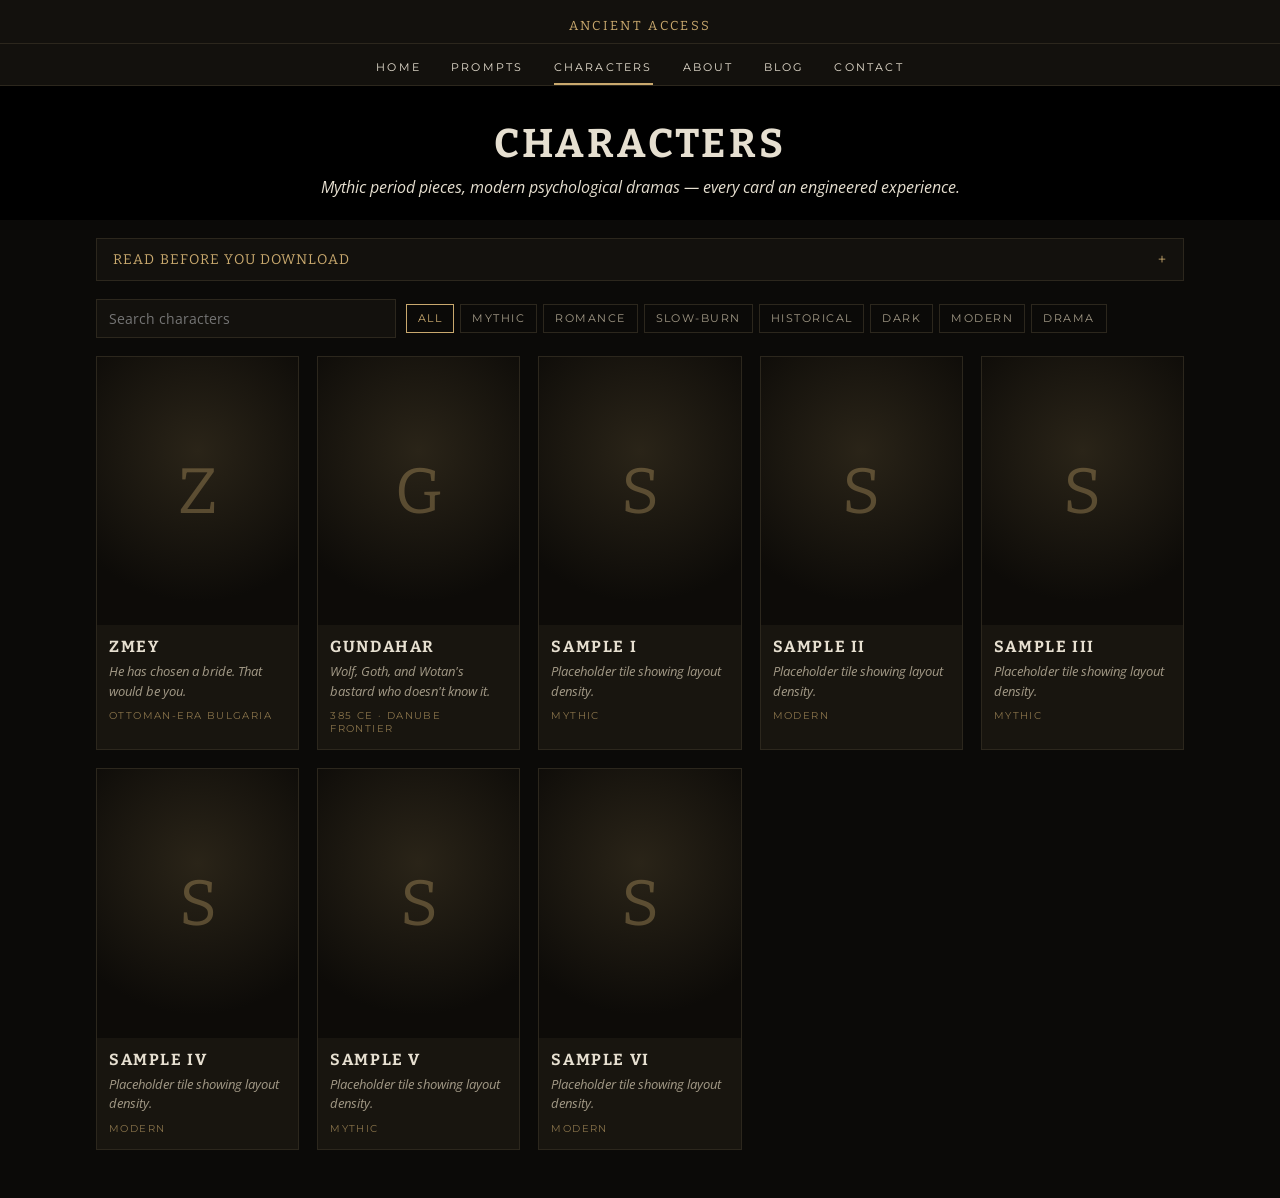
==== characters.html @ 310ebff2 "Add character page mock-up Compact tile grid with search, tag filters and a detail pop-up, styled af" ====
<!doctype html>
<html lang="en">
<head>
<meta charset="utf-8">
<meta name="viewport" content="width=device-width, initial-scale=1">
<title>Characters - Ancient Access</title>
<link rel="preconnect" href="https://fonts.googleapis.com">
<link rel="preconnect" href="https://fonts.gstatic.com" crossorigin>
<link href="https://fonts.googleapis.com/css2?family=Bitter:wght@600;700&family=Montserrat:wght@500&family=Open+Sans:ital,wght@0,400;0,600;1,400&display=swap" rel="stylesheet">
<style>
  :root {
    --bg: #0b0a08;
    --bg-2: #13110d;
    --panel: #18150f;
    --line: #2c271d;
    --text: #e6dfd0;
    --muted: #a39a87;
    --gold: #c9a96e;
    --gold-dim: #8a744b;
    --serif: "Bitter", Georgia, serif;
    --sans: "Open Sans", system-ui, sans-serif;
    --nav: "Montserrat", system-ui, sans-serif;
  }
  * { box-sizing: border-box; }
  html, body { margin: 0; background: var(--bg); color: var(--text); font-family: var(--sans); }
  body { min-height: 100vh; }
  a { color: var(--gold); }

  /* Header */
  header { background: var(--bg-2); border-bottom: 1px solid var(--line); }
  .brand { text-align: center; padding: 18px 16px 10px; }
  .brand .mark { font-family: var(--serif); letter-spacing: .18em; font-size: 13px; color: var(--gold); }
  nav { display: flex; justify-content: center; flex-wrap: wrap; gap: 4px 30px; padding: 8px 16px 0; border-top: 1px solid var(--line); }
  nav a { font-family: var(--nav); font-size: 11px; letter-spacing: .2em; text-transform: uppercase; color: var(--text); text-decoration: none; padding: 8px 0 9px; border-bottom: 2px solid transparent; }
  nav a.on { border-bottom-color: var(--gold); }

  /* Compact hero */
  .hero { text-align: center; padding: 34px 16px 22px; background: #000; }
  .hero h1 { font-family: var(--serif); font-weight: 700; letter-spacing: .08em; font-size: clamp(28px, 4vw, 40px); margin: 0 0 8px; }
  .hero p { font-style: italic; margin: 0; color: var(--text); }

  main { max-width: 1120px; margin: 0 auto; padding: 18px 16px 48px; }

  /* Read-first notice, collapsed by default */
  details.notice { border: 1px solid var(--line); background: var(--bg-2); margin-bottom: 18px; }
  details.notice summary { cursor: pointer; padding: 12px 16px; font-family: var(--serif); letter-spacing: .08em; text-transform: uppercase; font-size: 14px; color: var(--gold); list-style: none; }
  details.notice summary::-webkit-details-marker { display: none; }
  details.notice summary::after { content: "+"; float: right; }
  details.notice[open] summary::after { content: "–"; }
  details.notice div { padding: 0 16px 14px; font-style: italic; color: var(--muted); line-height: 1.7; font-size: 14px; }

  /* Toolbar */
  .toolbar { display: flex; flex-wrap: wrap; gap: 10px; align-items: center; margin-bottom: 18px; }
  .search { flex: 1 1 220px; max-width: 300px; background: var(--bg-2); border: 1px solid var(--line); color: var(--text); padding: 9px 12px; font: inherit; font-size: 14px; }
  .search:focus { outline: 1px solid var(--gold-dim); }
  .chips { display: flex; flex-wrap: wrap; gap: 6px; }
  .chip { background: transparent; border: 1px solid var(--line); color: var(--muted); font-family: var(--nav); font-size: 10.5px; letter-spacing: .14em; text-transform: uppercase; padding: 7px 11px; cursor: pointer; }
  .chip.on { border-color: var(--gold); color: var(--gold); }

  /* Grid */
  .grid { display: grid; grid-template-columns: repeat(auto-fill, minmax(190px, 1fr)); gap: 18px; }
  .tile { background: var(--panel); border: 1px solid var(--line); cursor: pointer; text-align: left; padding: 0; color: inherit; font: inherit; display: flex; flex-direction: column; transition: border-color .15s, transform .15s; }
  .tile:hover, .tile:focus-visible { border-color: var(--gold-dim); transform: translateY(-2px); outline: none; }
  .art { aspect-ratio: 3 / 4; width: 100%; background-size: cover; background-position: center; display: grid; place-items: center; font-family: var(--serif); font-size: 64px; color: rgba(201,169,110,.35); }
  .tile .body { padding: 12px 12px 14px; }
  .tile h3 { font-family: var(--serif); letter-spacing: .1em; text-transform: uppercase; font-size: 16px; margin: 0 0 6px; }
  .tile p { margin: 0; font-size: 13px; line-height: 1.5; color: var(--muted); font-style: italic; }
  .tile .era { font-family: var(--nav); font-size: 10px; letter-spacing: .14em; text-transform: uppercase; color: var(--gold-dim); margin-top: 8px; }
  .empty { color: var(--muted); font-style: italic; padding: 30px 0; text-align: center; grid-column: 1 / -1; }

  /* Detail modal */
  dialog { border: 1px solid var(--line); background: var(--bg-2); color: var(--text); padding: 0; width: min(920px, calc(100vw - 32px)); max-height: calc(100vh - 40px); }
  dialog::backdrop { background: rgba(0,0,0,.78); }
  .modal { display: grid; grid-template-columns: 300px 1fr; max-height: calc(100vh - 42px); }
  .modal .art { aspect-ratio: auto; height: 100%; min-height: 400px; font-size: 96px; }
  .content { display: flex; flex-direction: column; min-height: 0; }
  .content header { background: none; border: 0; padding: 22px 24px 0; position: relative; }
  .content h2 { font-family: var(--serif); letter-spacing: .1em; text-transform: uppercase; margin: 0 0 6px; font-size: 26px; }
  .content .tagline { font-weight: 600; margin: 0 0 14px; }
  .close { position: absolute; top: 14px; right: 16px; background: none; border: 0; color: var(--muted); font-size: 26px; cursor: pointer; line-height: 1; }
  .tabs { display: flex; gap: 22px; border-bottom: 1px solid var(--line); padding: 0 24px; }
  .tabs button { background: none; border: 0; border-bottom: 2px solid transparent; color: var(--muted); padding: 10px 0; cursor: pointer; font-family: var(--nav); font-size: 11px; letter-spacing: .16em; text-transform: uppercase; }
  .tabs button.on { color: var(--text); border-bottom-color: var(--gold); }
  .pane { padding: 18px 24px; overflow-y: auto; line-height: 1.75; font-size: 14.5px; flex: 1; }
  .pane p { margin: 0 0 12px; }
  .tags { display: flex; flex-wrap: wrap; gap: 6px; padding: 0 24px 4px; }
  .tags span { font-family: var(--nav); font-size: 10px; letter-spacing: .12em; text-transform: uppercase; color: var(--gold-dim); border: 1px solid var(--line); padding: 4px 8px; }
  .actions { display: flex; flex-wrap: wrap; gap: 10px; padding: 14px 24px 20px; border-top: 1px solid var(--line); }
  .btn { font-family: var(--serif); font-size: 12px; letter-spacing: .12em; text-transform: uppercase; padding: 10px 16px; text-decoration: none; border: 1px solid var(--gold); }
  .btn.primary { background: var(--gold); color: #1a1408; }
  .btn.ghost { color: var(--gold); }

  @media (max-width: 720px) {
    .modal { grid-template-columns: 1fr; overflow-y: auto; }
    .modal .art { min-height: 0; height: 220px; }
    .pane { overflow: visible; }
    .grid { grid-template-columns: repeat(2, 1fr); gap: 12px; }
    nav { gap: 2px 18px; }
  }
</style>
</head>
<body>
<header>
  <div class="brand"><div class="mark">ANCIENT ACCESS</div></div>
  <nav>
    <a href="#">Home</a><a href="#">Prompts</a><a href="#" class="on">Characters</a><a href="#">About</a><a href="#">Blog</a><a href="#">Contact</a>
  </nav>
</header>

<section class="hero">
  <h1>CHARACTERS</h1>
  <p>Mythic period pieces, modern psychological dramas — every card an engineered experience.</p>
</section>

<main>
  <details class="notice">
    <summary>Read before you download</summary>
    <div>
      <p>Every character below is hyperfocused on one experience — the blurb tells you exactly what you're signing up for, so trust it. Most are written and tested against my preset; some ship with a customised version baked into their prompt override. The Author's Notes on each card tell you which setup applies.</p>
      <p>Download the card and any related QR sets, import everything into SillyTavern, read the creator notes. Then go.</p>
    </div>
  </details>

  <div class="toolbar">
    <input class="search" id="q" type="search" placeholder="Search characters" aria-label="Search characters">
    <div class="chips" id="chips"></div>
  </div>

  <div class="grid" id="grid"></div>
</main>

<dialog id="dlg" aria-labelledby="d-name">
  <div class="modal">
    <div class="art" id="d-art"></div>
    <div class="content">
      <header>
        <button class="close" id="d-close" aria-label="Close">×</button>
        <h2 id="d-name"></h2>
        <p class="tagline" id="d-tag"></p>
      </header>
      <div class="tags" id="d-tags"></div>
      <div class="tabs" id="d-tabs" role="tablist"></div>
      <div class="pane" id="d-pane"></div>
      <div class="actions" id="d-actions"></div>
    </div>
  </div>
</dialog>

<script>
// One entry per character. Later this moves to its own file so adding a card
// means adding an entry here plus the PNG, nothing else.
const CHARACTERS = [
  {
    name: "Zmey",
    tagline: "He has chosen a bride. That would be you.",
    era: "Ottoman-era Bulgaria",
    tags: ["Mythic", "Romance", "Slow-burn"],
    art: "",
    warning: "Mostly wholesome! Light CW: occasionally folk-horror undercurrent and a very trippy psychedelic eros layer if you go there. Otherwise this is a love story.",
    about: [
      "In Bulgarian folklore the zmey (змей) isn't a western dragon — no hoarding, no conquest. He's a storm sovereign, a guardian spirit, the стопанин of the land — something between a cosmic force and a deeply domestic presence. He keeps the boundaries, fights the things that would unmake the valley, and falls in love with mortal women. This is a romance bot. That's the whole point. He's ancient, not human, and his sense of scale is genuinely off — he'll bring the same absolute seriousness to a missing bouquet as to a territorial war with a rival zmey. He's warm, jealous, petty, funny, endlessly curious about the texture of your mortal life. His emotions are literally the weather: joy is lightning without thunder, jealousy is hail, longing is morning mist. When his mood turns, the sky turns with it."
    ],
    vibe: [
      "Ottoman-era Bulgaria, mountain air, village custom, the land remembering things. Slow-burn by design — you won't get a supernatural fireworks display on day one, and that restraint is the texture. When the shift comes, it's earned. How courtship works is the clever part — it runs on real folk ritual. You earn his gaze by crossing liminal thresholds (out too long in a thunderstorm, drawing water after dusk, bareheaded in the lightning). He notices. He won't show himself yet. First contact is easiest at the horo, the Sunday line dance, where he turns up in human form as just another bachelor. Then the mentsi at the well — if you let him drink from your vessel, you've agreed to be courted, in your culture's terms. He's not tricking you. He's speaking your language. The weight is in who's asking. A full lorebook backs it: sedenki, the dance, the thin-veil feast days, a folklore primer for the whole mythic ecosystem."
    ],
    downloads: [{ label: "Download card", href: "#" }]
  },
  {
    name: "Gundahar",
    tagline: "Wolf, Goth, and Wotan's bastard who doesn't know it.",
    era: "385 CE · Danube frontier",
    tags: ["Mythic", "Historical", "Dark"],
    art: "",
    warning: "Please read the content warning within the card before you play.",
    about: [
      "You are Bendis, Thracian goddess of marriage, the hunt, the moon, and sacred dissolution. Your last tribe still howls your name, and tomorrow the Goths descend on them. You want to fight at their side — but a goddess on the battlefield means a divine war. So Wotan (Germanic proto-Odin) named his price: bind your power, walk among them as a woman, and keep his bastard son alive and ignorant of what he is. You think it's a leash. You think it's a price you chose. It isn't. Wotan has played you both — and what he's truly building, and what's truly rising in the world to be fought, runs far deeper and older than either of you can see. Gundahar is restraint incarnate; you are everything that comes undone. Mythic, fated, decided before either of you drew breath — the kind of love that burns down everything around it. He needs you to crack his son open, and you've walked straight in, pride intact, certain you're the one defying a god. The chat opens mid-battle: his warband descends on your tribe, he overpowers you, takes the feather that holds your strength, and takes you prisoner. Everything after is yours."
    ],
    vibe: [
      "385 CE, Goths raiding south of the Danube, the old gods dying out by bone memory and spite. Liminal, mythic, brutal, sensual. Built for the long haul — a 20-entry lorebook covers Gothic marriage law, warfare, fate, sacred custom, …"
    ],
    downloads: [{ label: "Download card", href: "#" }, { label: "QR set", href: "#" }]
  },
  // Placeholders so the grid shows how a fuller catalogue looks. Remove for real use.
  ...["Sample I", "Sample II", "Sample III", "Sample IV", "Sample V", "Sample VI"].map((n, i) => ({
    name: n, tagline: "Placeholder tile showing layout density.", era: i % 2 ? "Modern" : "Mythic",
    tags: [i % 2 ? "Modern" : "Mythic", i % 3 ? "Drama" : "Romance"], art: "",
    warning: "—", about: ["Placeholder."], vibe: ["Placeholder."], downloads: [{ label: "Download card", href: "#" }]
  }))
];

const grid = document.getElementById("grid");
const q = document.getElementById("q");
const chipsEl = document.getElementById("chips");
let activeTag = "All";

const allTags = ["All", ...new Set(CHARACTERS.flatMap(c => c.tags))];
chipsEl.innerHTML = allTags.map(t => `<button class="chip${t === "All" ? " on" : ""}" data-tag="${t}">${t}</button>`).join("");
chipsEl.addEventListener("click", e => {
  const b = e.target.closest(".chip"); if (!b) return;
  activeTag = b.dataset.tag;
  chipsEl.querySelectorAll(".chip").forEach(c => c.classList.toggle("on", c === b));
  render();
});
q.addEventListener("input", render);

function artStyle(c) {
  return c.art
    ? `style="background-image:url('${c.art}')"`
    : `style="background:radial-gradient(circle at 50% 35%, #2a2418, #0d0b08 75%)"`;
}

function render() {
  const term = q.value.trim().toLowerCase();
  const list = CHARACTERS.filter(c =>
    (activeTag === "All" || c.tags.includes(activeTag)) &&
    (!term || [c.name, c.tagline, c.era, ...c.tags, ...c.about, ...c.vibe].join(" ").toLowerCase().includes(term))
  );
  grid.innerHTML = list.length ? list.map(c => `
    <button class="tile" data-name="${c.name}">
      <div class="art" ${artStyle(c)}>${c.art ? "" : c.name[0]}</div>
      <div class="body">
        <h3>${c.name}</h3>
        <p>${c.tagline}</p>
        <div class="era">${c.era}</div>
      </div>
    </button>`).join("") : `<div class="empty">No characters match.</div>`;
}
grid.addEventListener("click", e => {
  const t = e.target.closest(".tile"); if (t) open(CHARACTERS.find(c => c.name === t.dataset.name));
});

const dlg = document.getElementById("dlg");
document.getElementById("d-close").onclick = () => dlg.close();
dlg.addEventListener("click", e => { if (e.target === dlg) dlg.close(); });

function open(c) {
  const art = document.getElementById("d-art");
  art.setAttribute("style", artStyle(c).slice(7, -1));
  art.textContent = c.art ? "" : c.name[0];
  document.getElementById("d-name").textContent = c.name;
  document.getElementById("d-tag").textContent = c.tagline;
  document.getElementById("d-tags").innerHTML = [c.era, ...c.tags].map(t => `<span>${t}</span>`).join("");
  const panes = { "The story": c.about, "The vibe": c.vibe, "Content warning": [c.warning] };
  const tabs = document.getElementById("d-tabs");
  const pane = document.getElementById("d-pane");
  tabs.innerHTML = Object.keys(panes).map((k, i) => `<button role="tab" class="${i ? "" : "on"}">${k}</button>`).join("");
  const show = k => { pane.innerHTML = panes[k].map(p => `<p>${p}</p>`).join(""); pane.scrollTop = 0; };
  tabs.onclick = e => {
    const b = e.target.closest("button"); if (!b) return;
    tabs.querySelectorAll("button").forEach(x => x.classList.toggle("on", x === b));
    show(b.textContent);
  };
  show("The story");
  document.getElementById("d-actions").innerHTML = c.downloads
    .map((d, i) => `<a class="btn ${i ? "ghost" : "primary"}" href="${d.href}" download>${d.label}</a>`).join("");
  dlg.showModal();
}

render();
</script>
</body>
</html>
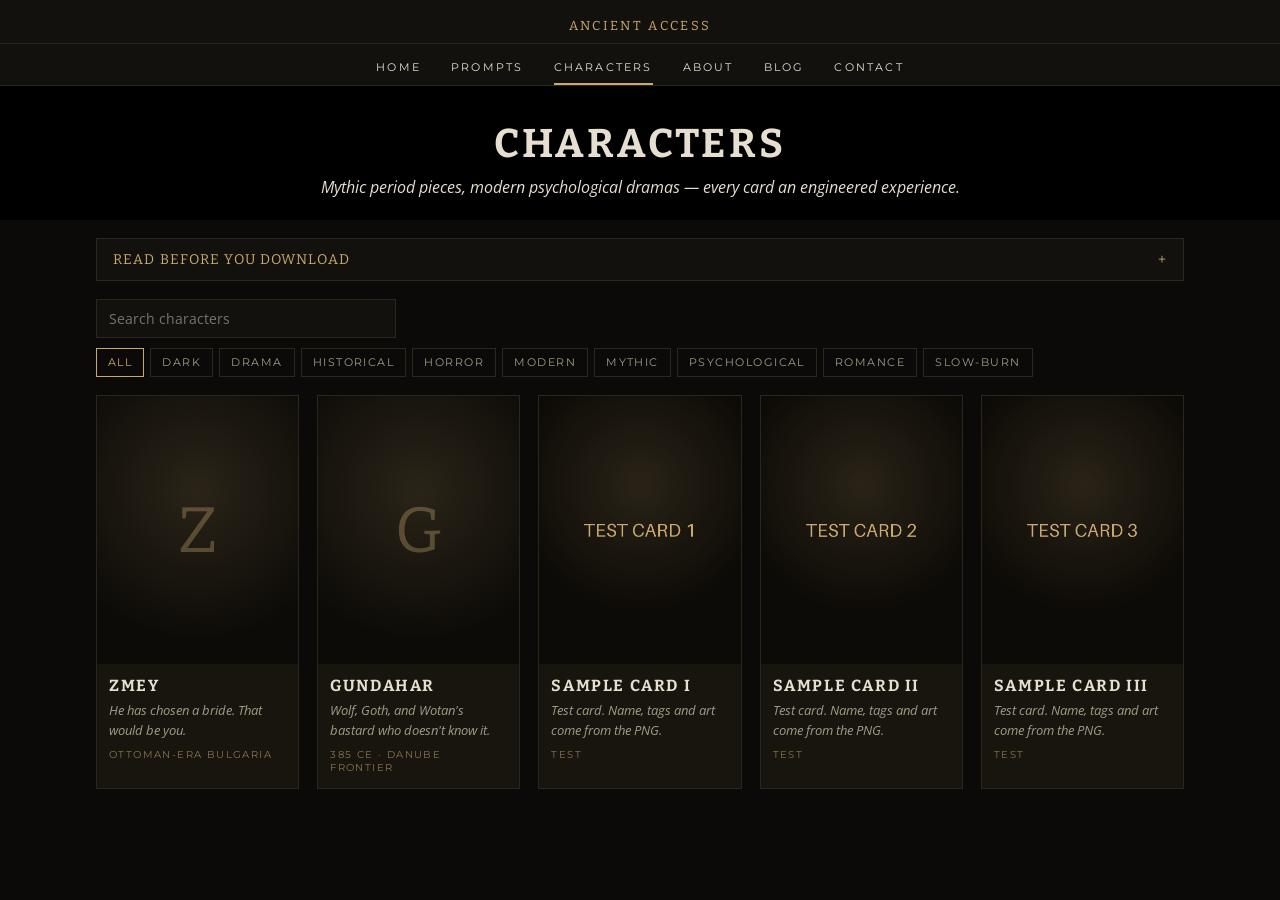
==== commit d4d57f5e: "Load characters from characters.json and read tags from card PNGs Name, tags and art come from the S" ====
--- a/characters.html
+++ b/characters.html
@@ -147,54 +147,77 @@
 </dialog>
 
 <script>
-// One entry per character. Later this moves to its own file so adding a card
-// means adding an entry here plus the PNG, nothing else.
-const CHARACTERS = [
-  {
-    name: "Zmey",
-    tagline: "He has chosen a bride. That would be you.",
-    era: "Ottoman-era Bulgaria",
-    tags: ["Mythic", "Romance", "Slow-burn"],
-    art: "",
-    warning: "Mostly wholesome! Light CW: occasionally folk-horror undercurrent and a very trippy psychedelic eros layer if you go there. Otherwise this is a love story.",
-    about: [
-      "In Bulgarian folklore the zmey (змей) isn't a western dragon — no hoarding, no conquest. He's a storm sovereign, a guardian spirit, the стопанин of the land — something between a cosmic force and a deeply domestic presence. He keeps the boundaries, fights the things that would unmake the valley, and falls in love with mortal women. This is a romance bot. That's the whole point. He's ancient, not human, and his sense of scale is genuinely off — he'll bring the same absolute seriousness to a missing bouquet as to a territorial war with a rival zmey. He's warm, jealous, petty, funny, endlessly curious about the texture of your mortal life. His emotions are literally the weather: joy is lightning without thunder, jealousy is hail, longing is morning mist. When his mood turns, the sky turns with it."
-    ],
-    vibe: [
-      "Ottoman-era Bulgaria, mountain air, village custom, the land remembering things. Slow-burn by design — you won't get a supernatural fireworks display on day one, and that restraint is the texture. When the shift comes, it's earned. How courtship works is the clever part — it runs on real folk ritual. You earn his gaze by crossing liminal thresholds (out too long in a thunderstorm, drawing water after dusk, bareheaded in the lightning). He notices. He won't show himself yet. First contact is easiest at the horo, the Sunday line dance, where he turns up in human form as just another bachelor. Then the mentsi at the well — if you let him drink from your vessel, you've agreed to be courted, in your culture's terms. He's not tricking you. He's speaking your language. The weight is in who's asking. A full lorebook backs it: sedenki, the dance, the thin-veil feast days, a folklore primer for the whole mythic ecosystem."
-    ],
-    downloads: [{ label: "Download card", href: "#" }]
-  },
-  {
-    name: "Gundahar",
-    tagline: "Wolf, Goth, and Wotan's bastard who doesn't know it.",
-    era: "385 CE · Danube frontier",
-    tags: ["Mythic", "Historical", "Dark"],
-    art: "",
-    warning: "Please read the content warning within the card before you play.",
-    about: [
-      "You are Bendis, Thracian goddess of marriage, the hunt, the moon, and sacred dissolution. Your last tribe still howls your name, and tomorrow the Goths descend on them. You want to fight at their side — but a goddess on the battlefield means a divine war. So Wotan (Germanic proto-Odin) named his price: bind your power, walk among them as a woman, and keep his bastard son alive and ignorant of what he is. You think it's a leash. You think it's a price you chose. It isn't. Wotan has played you both — and what he's truly building, and what's truly rising in the world to be fought, runs far deeper and older than either of you can see. Gundahar is restraint incarnate; you are everything that comes undone. Mythic, fated, decided before either of you drew breath — the kind of love that burns down everything around it. He needs you to crack his son open, and you've walked straight in, pride intact, certain you're the one defying a god. The chat opens mid-battle: his warband descends on your tribe, he overpowers you, takes the feather that holds your strength, and takes you prisoner. Everything after is yours."
-    ],
-    vibe: [
-      "385 CE, Goths raiding south of the Danube, the old gods dying out by bone memory and spite. Liminal, mythic, brutal, sensual. Built for the long haul — a 20-entry lorebook covers Gothic marriage law, warfare, fate, sacred custom, …"
-    ],
-    downloads: [{ label: "Download card", href: "#" }, { label: "QR set", href: "#" }]
-  },
-  // Placeholders so the grid shows how a fuller catalogue looks. Remove for real use.
-  ...["Sample I", "Sample II", "Sample III", "Sample IV", "Sample V", "Sample VI"].map((n, i) => ({
-    name: n, tagline: "Placeholder tile showing layout density.", era: i % 2 ? "Modern" : "Mythic",
-    tags: [i % 2 ? "Modern" : "Mythic", i % 3 ? "Drama" : "Romance"], art: "",
-    warning: "—", about: ["Placeholder."], vibe: ["Placeholder."], downloads: [{ label: "Download card", href: "#" }]
-  }))
-];
+// Characters live in characters.json. An entry with a "card" PNG gets its
+// name, tags and art from the card itself; anything written in the entry
+// adds to (tags) or overrides (everything else) what the card says.
+let CHARACTERS = [];
+let TAGS = [];
 
 const grid = document.getElementById("grid");
 const q = document.getElementById("q");
 const chipsEl = document.getElementById("chips");
-let activeTag = "All";
-
-const allTags = ["All", ...new Set(CHARACTERS.flatMap(c => c.tags))];
-chipsEl.innerHTML = allTags.map(t => `<button class="chip${t === "All" ? " on" : ""}" data-tag="${t}">${t}</button>`).join("");
+let activeTag = "all";
+
+const esc = s => String(s).replace(/[&<>"']/g, ch => ({ "&": "&amp;", "<": "&lt;", ">": "&gt;", '"': "&quot;", "'": "&#39;" }[ch]));
+
+// Tags match regardless of capitals or stray spaces: "romance", "Romance " and
+// "ROMANCE" are one tag, shown with a capital first letter.
+const tagKey = t => String(t).trim().replace(/\s+/g, " ").toLowerCase();
+const tagLabel = k => k.charAt(0).toUpperCase() + k.slice(1);
+
+// Read the character data SillyTavern embeds in a card PNG ("ccv3" or "chara"
+// text chunk holding base64 JSON). Returns null if there is none.
+async function readCard(url) {
+  const buf = new Uint8Array(await (await fetch(url)).arrayBuffer());
+  const view = new DataView(buf.buffer);
+  const latin1 = new TextDecoder("latin1");
+  const found = {};
+  for (let pos = 8; pos + 8 <= buf.length;) {
+    const len = view.getUint32(pos);
+    const type = latin1.decode(buf.subarray(pos + 4, pos + 8));
+    const data = buf.subarray(pos + 8, pos + 8 + len);
+    if (type === "tEXt") {
+      const nul = data.indexOf(0);
+      found[latin1.decode(data.subarray(0, nul))] = latin1.decode(data.subarray(nul + 1));
+    }
+    if (type === "IEND") break;
+    pos += 12 + len;
+  }
+  const raw = found.ccv3 || found.chara;
+  if (!raw) return null;
+  const json = JSON.parse(new TextDecoder().decode(Uint8Array.from(atob(raw), ch => ch.charCodeAt(0))));
+  return json.data || json;
+}
+
+async function load() {
+  const entries = await (await fetch("characters.json")).json();
+  CHARACTERS = await Promise.all(entries.map(async e => {
+    let card = null;
+    if (e.card) {
+      try { card = await readCard(e.card); } catch (err) { console.warn("Could not read card", e.card, err); }
+    }
+    const keys = [...new Set([...(card?.tags || []), ...(e.tags || [])].map(tagKey).filter(Boolean))];
+    const downloads = [];
+    if (e.card) downloads.push({ label: "Download card", file: e.card });
+    for (const x of e.extras || []) downloads.push(x);
+    return {
+      name: e.name || card?.name || "Untitled",
+      tagline: e.tagline || "",
+      era: e.era || "",
+      art: e.art || e.card || "",
+      tags: keys,
+      warning: e.warning || "",
+      story: e.story || [],
+      vibe: e.vibe || [],
+      downloads
+    };
+  }));
+  TAGS = [...new Set(CHARACTERS.flatMap(c => c.tags))].sort();
+  chipsEl.innerHTML = ["all", ...TAGS].map(k =>
+    `<button class="chip${k === "all" ? " on" : ""}" data-tag="${esc(k)}">${esc(tagLabel(k))}</button>`).join("");
+  render();
+}
+
 chipsEl.addEventListener("click", e => {
   const b = e.target.closest(".chip"); if (!b) return;
   activeTag = b.dataset.tag;
@@ -205,28 +228,28 @@
 
 function artStyle(c) {
   return c.art
-    ? `style="background-image:url('${c.art}')"`
-    : `style="background:radial-gradient(circle at 50% 35%, #2a2418, #0d0b08 75%)"`;
+    ? `background-image:url('${encodeURI(c.art)}')`
+    : `background:radial-gradient(circle at 50% 35%, #2a2418, #0d0b08 75%)`;
 }
 
 function render() {
   const term = q.value.trim().toLowerCase();
   const list = CHARACTERS.filter(c =>
-    (activeTag === "All" || c.tags.includes(activeTag)) &&
-    (!term || [c.name, c.tagline, c.era, ...c.tags, ...c.about, ...c.vibe].join(" ").toLowerCase().includes(term))
+    (activeTag === "all" || c.tags.includes(activeTag)) &&
+    (!term || [c.name, c.tagline, c.era, ...c.tags, ...c.story, ...c.vibe].join(" ").toLowerCase().includes(term))
   );
   grid.innerHTML = list.length ? list.map(c => `
-    <button class="tile" data-name="${c.name}">
-      <div class="art" ${artStyle(c)}>${c.art ? "" : c.name[0]}</div>
+    <button class="tile" data-i="${CHARACTERS.indexOf(c)}">
+      <div class="art" style="${artStyle(c)}">${c.art ? "" : esc(c.name[0])}</div>
       <div class="body">
-        <h3>${c.name}</h3>
-        <p>${c.tagline}</p>
-        <div class="era">${c.era}</div>
+        <h3>${esc(c.name)}</h3>
+        <p>${esc(c.tagline)}</p>
+        <div class="era">${esc(c.era)}</div>
       </div>
     </button>`).join("") : `<div class="empty">No characters match.</div>`;
 }
 grid.addEventListener("click", e => {
-  const t = e.target.closest(".tile"); if (t) open(CHARACTERS.find(c => c.name === t.dataset.name));
+  const t = e.target.closest(".tile"); if (t) open(CHARACTERS[t.dataset.i]);
 });
 
 const dlg = document.getElementById("dlg");
@@ -235,16 +258,16 @@
 
 function open(c) {
   const art = document.getElementById("d-art");
-  art.setAttribute("style", artStyle(c).slice(7, -1));
+  art.setAttribute("style", artStyle(c));
   art.textContent = c.art ? "" : c.name[0];
   document.getElementById("d-name").textContent = c.name;
   document.getElementById("d-tag").textContent = c.tagline;
-  document.getElementById("d-tags").innerHTML = [c.era, ...c.tags].map(t => `<span>${t}</span>`).join("");
-  const panes = { "The story": c.about, "The vibe": c.vibe, "Content warning": [c.warning] };
+  document.getElementById("d-tags").innerHTML = [c.era, ...c.tags.map(tagLabel)].filter(Boolean).map(t => `<span>${esc(t)}</span>`).join("");
+  const panes = { "The story": c.story, "The vibe": c.vibe, "Content warning": [c.warning] };
   const tabs = document.getElementById("d-tabs");
   const pane = document.getElementById("d-pane");
   tabs.innerHTML = Object.keys(panes).map((k, i) => `<button role="tab" class="${i ? "" : "on"}">${k}</button>`).join("");
-  const show = k => { pane.innerHTML = panes[k].map(p => `<p>${p}</p>`).join(""); pane.scrollTop = 0; };
+  const show = k => { pane.innerHTML = panes[k].map(p => `<p>${esc(p)}</p>`).join(""); pane.scrollTop = 0; };
   tabs.onclick = e => {
     const b = e.target.closest("button"); if (!b) return;
     tabs.querySelectorAll("button").forEach(x => x.classList.toggle("on", x === b));
@@ -252,11 +275,14 @@
   };
   show("The story");
   document.getElementById("d-actions").innerHTML = c.downloads
-    .map((d, i) => `<a class="btn ${i ? "ghost" : "primary"}" href="${d.href}" download>${d.label}</a>`).join("");
+    .map((d, i) => `<a class="btn ${i ? "ghost" : "primary"}" href="${encodeURI(d.file)}" download>${esc(d.label)}</a>`).join("");
   dlg.showModal();
 }
 
-render();
+load().catch(err => {
+  console.error(err);
+  grid.innerHTML = `<div class="empty">Couldn't load the character list.</div>`;
+});
 </script>
 </body>
 </html>
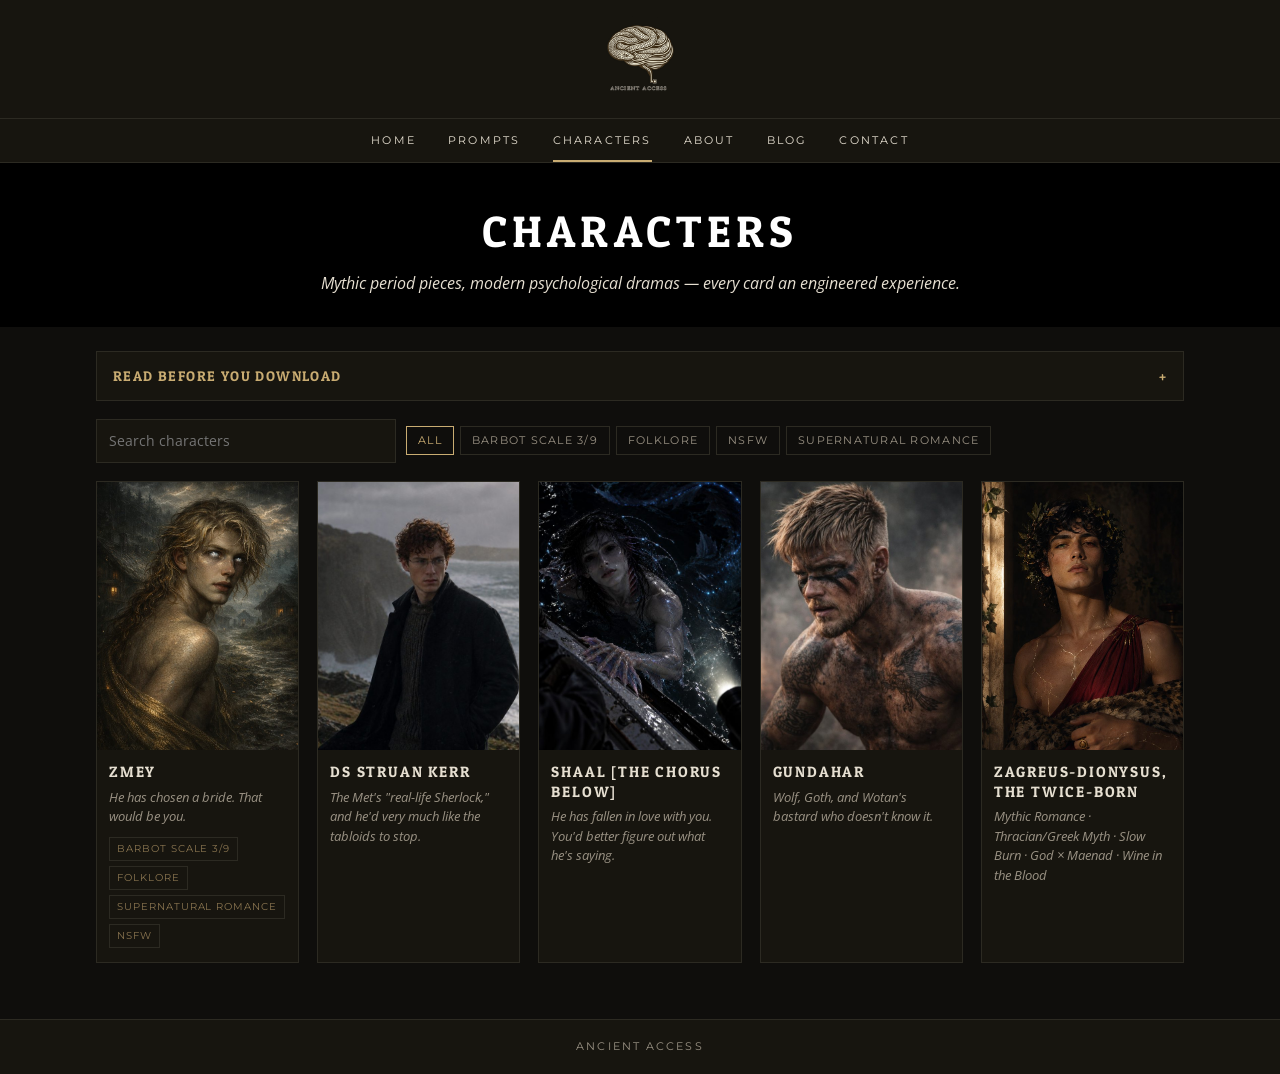
==== commit a1b7125a: "Build out the full site from the Weebly export Home, Prompts, Characters, About (with setup guide), " ====
--- a/characters.html
+++ b/characters.html
@@ -6,114 +6,25 @@
 <title>Characters - Ancient Access</title>
 <link rel="preconnect" href="https://fonts.googleapis.com">
 <link rel="preconnect" href="https://fonts.gstatic.com" crossorigin>
-<link href="https://fonts.googleapis.com/css2?family=Bitter:wght@600;700&family=Montserrat:wght@500&family=Open+Sans:ital,wght@0,400;0,600;1,400&display=swap" rel="stylesheet">
-<style>
-  :root {
-    --bg: #0b0a08;
-    --bg-2: #13110d;
-    --panel: #18150f;
-    --line: #2c271d;
-    --text: #e6dfd0;
-    --muted: #a39a87;
-    --gold: #c9a96e;
-    --gold-dim: #8a744b;
-    --serif: "Bitter", Georgia, serif;
-    --sans: "Open Sans", system-ui, sans-serif;
-    --nav: "Montserrat", system-ui, sans-serif;
-  }
-  * { box-sizing: border-box; }
-  html, body { margin: 0; background: var(--bg); color: var(--text); font-family: var(--sans); }
-  body { min-height: 100vh; }
-  a { color: var(--gold); }
-
-  /* Header */
-  header { background: var(--bg-2); border-bottom: 1px solid var(--line); }
-  .brand { text-align: center; padding: 18px 16px 10px; }
-  .brand .mark { font-family: var(--serif); letter-spacing: .18em; font-size: 13px; color: var(--gold); }
-  nav { display: flex; justify-content: center; flex-wrap: wrap; gap: 4px 30px; padding: 8px 16px 0; border-top: 1px solid var(--line); }
-  nav a { font-family: var(--nav); font-size: 11px; letter-spacing: .2em; text-transform: uppercase; color: var(--text); text-decoration: none; padding: 8px 0 9px; border-bottom: 2px solid transparent; }
-  nav a.on { border-bottom-color: var(--gold); }
-
-  /* Compact hero */
-  .hero { text-align: center; padding: 34px 16px 22px; background: #000; }
-  .hero h1 { font-family: var(--serif); font-weight: 700; letter-spacing: .08em; font-size: clamp(28px, 4vw, 40px); margin: 0 0 8px; }
-  .hero p { font-style: italic; margin: 0; color: var(--text); }
-
-  main { max-width: 1120px; margin: 0 auto; padding: 18px 16px 48px; }
-
-  /* Read-first notice, collapsed by default */
-  details.notice { border: 1px solid var(--line); background: var(--bg-2); margin-bottom: 18px; }
-  details.notice summary { cursor: pointer; padding: 12px 16px; font-family: var(--serif); letter-spacing: .08em; text-transform: uppercase; font-size: 14px; color: var(--gold); list-style: none; }
-  details.notice summary::-webkit-details-marker { display: none; }
-  details.notice summary::after { content: "+"; float: right; }
-  details.notice[open] summary::after { content: "–"; }
-  details.notice div { padding: 0 16px 14px; font-style: italic; color: var(--muted); line-height: 1.7; font-size: 14px; }
-
-  /* Toolbar */
-  .toolbar { display: flex; flex-wrap: wrap; gap: 10px; align-items: center; margin-bottom: 18px; }
-  .search { flex: 1 1 220px; max-width: 300px; background: var(--bg-2); border: 1px solid var(--line); color: var(--text); padding: 9px 12px; font: inherit; font-size: 14px; }
-  .search:focus { outline: 1px solid var(--gold-dim); }
-  .chips { display: flex; flex-wrap: wrap; gap: 6px; }
-  .chip { background: transparent; border: 1px solid var(--line); color: var(--muted); font-family: var(--nav); font-size: 10.5px; letter-spacing: .14em; text-transform: uppercase; padding: 7px 11px; cursor: pointer; }
-  .chip.on { border-color: var(--gold); color: var(--gold); }
-
-  /* Grid */
-  .grid { display: grid; grid-template-columns: repeat(auto-fill, minmax(190px, 1fr)); gap: 18px; }
-  .tile { background: var(--panel); border: 1px solid var(--line); cursor: pointer; text-align: left; padding: 0; color: inherit; font: inherit; display: flex; flex-direction: column; transition: border-color .15s, transform .15s; }
-  .tile:hover, .tile:focus-visible { border-color: var(--gold-dim); transform: translateY(-2px); outline: none; }
-  .art { aspect-ratio: 3 / 4; width: 100%; background-size: cover; background-position: center; display: grid; place-items: center; font-family: var(--serif); font-size: 64px; color: rgba(201,169,110,.35); }
-  .tile .body { padding: 12px 12px 14px; }
-  .tile h3 { font-family: var(--serif); letter-spacing: .1em; text-transform: uppercase; font-size: 16px; margin: 0 0 6px; }
-  .tile p { margin: 0; font-size: 13px; line-height: 1.5; color: var(--muted); font-style: italic; }
-  .tile .era { font-family: var(--nav); font-size: 10px; letter-spacing: .14em; text-transform: uppercase; color: var(--gold-dim); margin-top: 8px; }
-  .empty { color: var(--muted); font-style: italic; padding: 30px 0; text-align: center; grid-column: 1 / -1; }
-
-  /* Detail modal */
-  dialog { border: 1px solid var(--line); background: var(--bg-2); color: var(--text); padding: 0; width: min(920px, calc(100vw - 32px)); max-height: calc(100vh - 40px); }
-  dialog::backdrop { background: rgba(0,0,0,.78); }
-  .modal { display: grid; grid-template-columns: 300px 1fr; max-height: calc(100vh - 42px); }
-  .modal .art { aspect-ratio: auto; height: 100%; min-height: 400px; font-size: 96px; }
-  .content { display: flex; flex-direction: column; min-height: 0; }
-  .content header { background: none; border: 0; padding: 22px 24px 0; position: relative; }
-  .content h2 { font-family: var(--serif); letter-spacing: .1em; text-transform: uppercase; margin: 0 0 6px; font-size: 26px; }
-  .content .tagline { font-weight: 600; margin: 0 0 14px; }
-  .close { position: absolute; top: 14px; right: 16px; background: none; border: 0; color: var(--muted); font-size: 26px; cursor: pointer; line-height: 1; }
-  .tabs { display: flex; gap: 22px; border-bottom: 1px solid var(--line); padding: 0 24px; }
-  .tabs button { background: none; border: 0; border-bottom: 2px solid transparent; color: var(--muted); padding: 10px 0; cursor: pointer; font-family: var(--nav); font-size: 11px; letter-spacing: .16em; text-transform: uppercase; }
-  .tabs button.on { color: var(--text); border-bottom-color: var(--gold); }
-  .pane { padding: 18px 24px; overflow-y: auto; line-height: 1.75; font-size: 14.5px; flex: 1; }
-  .pane p { margin: 0 0 12px; }
-  .tags { display: flex; flex-wrap: wrap; gap: 6px; padding: 0 24px 4px; }
-  .tags span { font-family: var(--nav); font-size: 10px; letter-spacing: .12em; text-transform: uppercase; color: var(--gold-dim); border: 1px solid var(--line); padding: 4px 8px; }
-  .actions { display: flex; flex-wrap: wrap; gap: 10px; padding: 14px 24px 20px; border-top: 1px solid var(--line); }
-  .btn { font-family: var(--serif); font-size: 12px; letter-spacing: .12em; text-transform: uppercase; padding: 10px 16px; text-decoration: none; border: 1px solid var(--gold); }
-  .btn.primary { background: var(--gold); color: #1a1408; }
-  .btn.ghost { color: var(--gold); }
-
-  @media (max-width: 720px) {
-    .modal { grid-template-columns: 1fr; overflow-y: auto; }
-    .modal .art { min-height: 0; height: 220px; }
-    .pane { overflow: visible; }
-    .grid { grid-template-columns: repeat(2, 1fr); gap: 12px; }
-    nav { gap: 2px 18px; }
-  }
-</style>
+<link href="https://fonts.googleapis.com/css2?family=Montserrat:wght@500&family=Open+Sans:ital,wght@0,400;0,600;1,400&family=Patua+One&display=swap" rel="stylesheet">
+<link rel="stylesheet" href="assets/site.css">
+<link rel="icon" href="assets/img/logo-mark.png">
 </head>
 <body>
-<header>
-  <div class="brand"><div class="mark">ANCIENT ACCESS</div></div>
-  <nav>
-    <a href="#">Home</a><a href="#">Prompts</a><a href="#" class="on">Characters</a><a href="#">About</a><a href="#">Blog</a><a href="#">Contact</a>
+<header class="site-header">
+  <a class="brand" href="index.html"><img src="assets/img/logo.png" alt="Ancient Access"></a>
+  <nav class="site-nav">
+    <a href="index.html">Home</a><a href="prompts.html">Prompts</a><a href="characters.html" aria-current="page">Characters</a><a href="about.html">About</a><a href="blog.html">Blog</a><a href="contact.html">Contact</a>
   </nav>
 </header>
 
 <section class="hero">
-  <h1>CHARACTERS</h1>
+  <h1>Characters</h1>
   <p>Mythic period pieces, modern psychological dramas — every card an engineered experience.</p>
 </section>
 
-<main>
-  <details class="notice">
+<main class="wrap">
+  <details class="fold quiet">
     <summary>Read before you download</summary>
     <div>
       <p>Every character below is hyperfocused on one experience — the blurb tells you exactly what you're signing up for, so trust it. Most are written and tested against my preset; some ship with a customised version baked into their prompt override. The Author's Notes on each card tell you which setup applies.</p>
@@ -129,65 +40,18 @@
   <div class="grid" id="grid"></div>
 </main>
 
-<dialog id="dlg" aria-labelledby="d-name">
-  <div class="modal">
-    <div class="art" id="d-art"></div>
-    <div class="content">
-      <header>
-        <button class="close" id="d-close" aria-label="Close">×</button>
-        <h2 id="d-name"></h2>
-        <p class="tagline" id="d-tag"></p>
-      </header>
-      <div class="tags" id="d-tags"></div>
-      <div class="tabs" id="d-tabs" role="tablist"></div>
-      <div class="pane" id="d-pane"></div>
-      <div class="actions" id="d-actions"></div>
-    </div>
-  </div>
-</dialog>
+<footer class="site-footer">Ancient Access</footer>
 
+<script src="assets/site.js"></script>
 <script>
-// Characters live in characters.json. An entry with a "card" PNG gets its
-// name, tags and art from the card itself; anything written in the entry
-// adds to (tags) or overrides (everything else) what the card says.
+// The catalogue lives in characters.json. An entry with a "card" PNG takes its
+// name and tags from the card; anything written in the entry adds to the tags
+// or overrides the rest.
 let CHARACTERS = [];
-let TAGS = [];
-
+let activeTag = "all";
 const grid = document.getElementById("grid");
 const q = document.getElementById("q");
 const chipsEl = document.getElementById("chips");
-let activeTag = "all";
-
-const esc = s => String(s).replace(/[&<>"']/g, ch => ({ "&": "&amp;", "<": "&lt;", ">": "&gt;", '"': "&quot;", "'": "&#39;" }[ch]));
-
-// Tags match regardless of capitals or stray spaces: "romance", "Romance " and
-// "ROMANCE" are one tag, shown with a capital first letter.
-const tagKey = t => String(t).trim().replace(/\s+/g, " ").toLowerCase();
-const tagLabel = k => k.charAt(0).toUpperCase() + k.slice(1);
-
-// Read the character data SillyTavern embeds in a card PNG ("ccv3" or "chara"
-// text chunk holding base64 JSON). Returns null if there is none.
-async function readCard(url) {
-  const buf = new Uint8Array(await (await fetch(url)).arrayBuffer());
-  const view = new DataView(buf.buffer);
-  const latin1 = new TextDecoder("latin1");
-  const found = {};
-  for (let pos = 8; pos + 8 <= buf.length;) {
-    const len = view.getUint32(pos);
-    const type = latin1.decode(buf.subarray(pos + 4, pos + 8));
-    const data = buf.subarray(pos + 8, pos + 8 + len);
-    if (type === "tEXt") {
-      const nul = data.indexOf(0);
-      found[latin1.decode(data.subarray(0, nul))] = latin1.decode(data.subarray(nul + 1));
-    }
-    if (type === "IEND") break;
-    pos += 12 + len;
-  }
-  const raw = found.ccv3 || found.chara;
-  if (!raw) return null;
-  const json = JSON.parse(new TextDecoder().decode(Uint8Array.from(atob(raw), ch => ch.charCodeAt(0))));
-  return json.data || json;
-}
 
 async function load() {
   const entries = await (await fetch("characters.json")).json();
@@ -196,25 +60,32 @@
     if (e.card) {
       try { card = await readCard(e.card); } catch (err) { console.warn("Could not read card", e.card, err); }
     }
-    const keys = [...new Set([...(card?.tags || []), ...(e.tags || [])].map(tagKey).filter(Boolean))];
-    const downloads = [];
-    if (e.card) downloads.push({ label: "Download card", file: e.card });
-    for (const x of e.extras || []) downloads.push(x);
+    // Keep the first spelling seen for each tag, keyed case-insensitively.
+    const tags = new Map();
+    for (const t of [...(card?.tags || []), ...(e.tags || [])]) {
+      const k = tagKey(t);
+      if (k && !tags.has(k)) tags.set(k, tagLabel(t));
+    }
+    const sections = e.sections || [];
     return {
       name: e.name || card?.name || "Untitled",
       tagline: e.tagline || "",
-      era: e.era || "",
       art: e.art || e.card || "",
-      tags: keys,
-      warning: e.warning || "",
-      story: e.story || [],
-      vibe: e.vibe || [],
-      downloads
+      tags,
+      tabs: [
+        ...(e.warning ? [{ title: e.warningLabel || "Content warning", text: [e.warning], warn: true }] : []),
+        ...sections.map(s => ({ title: s.title, text: s.text }))
+      ],
+      downloads: [...(e.downloads || []), ...(e.card && !e.downloads ? [{ label: "Download card", file: e.card }] : [])],
+      haystack: [e.name, card?.name, e.tagline, e.warning, ...sections.flatMap(s => s.text)].join(" ").toLowerCase()
     };
   }));
-  TAGS = [...new Set(CHARACTERS.flatMap(c => c.tags))].sort();
-  chipsEl.innerHTML = ["all", ...TAGS].map(k =>
-    `<button class="chip${k === "all" ? " on" : ""}" data-tag="${esc(k)}">${esc(tagLabel(k))}</button>`).join("");
+
+  const all = new Map();
+  CHARACTERS.forEach(c => c.tags.forEach((label, k) => { if (!all.has(k)) all.set(k, label); }));
+  const keys = [...all.keys()].sort((a, b) => all.get(a).localeCompare(all.get(b)));
+  chipsEl.innerHTML = [`<button class="chip on" data-tag="all">All</button>`,
+    ...keys.map(k => `<button class="chip" data-tag="${esc(k)}">${esc(all.get(k))}</button>`)].join("");
   render();
 }
 
@@ -226,58 +97,27 @@
 });
 q.addEventListener("input", render);
 
-function artStyle(c) {
-  return c.art
-    ? `background-image:url('${encodeURI(c.art)}')`
-    : `background:radial-gradient(circle at 50% 35%, #2a2418, #0d0b08 75%)`;
-}
-
 function render() {
   const term = q.value.trim().toLowerCase();
   const list = CHARACTERS.filter(c =>
-    (activeTag === "all" || c.tags.includes(activeTag)) &&
-    (!term || [c.name, c.tagline, c.era, ...c.tags, ...c.story, ...c.vibe].join(" ").toLowerCase().includes(term))
-  );
+    (activeTag === "all" || c.tags.has(activeTag)) &&
+    (!term || c.haystack.includes(term) || [...c.tags.values()].some(t => t.toLowerCase().includes(term))));
   grid.innerHTML = list.length ? list.map(c => `
     <button class="tile" data-i="${CHARACTERS.indexOf(c)}">
-      <div class="art" style="${artStyle(c)}">${c.art ? "" : esc(c.name[0])}</div>
+      <div class="art" ${c.art ? `style="background-image:url('${esc(c.art)}')"` : ""}></div>
       <div class="body">
         <h3>${esc(c.name)}</h3>
         <p>${esc(c.tagline)}</p>
-        <div class="era">${esc(c.era)}</div>
+        ${c.tags.size ? `<div class="tags">${[...c.tags.values()].map(t => `<span>${esc(t)}</span>`).join("")}</div>` : ""}
       </div>
     </button>`).join("") : `<div class="empty">No characters match.</div>`;
 }
+
 grid.addEventListener("click", e => {
-  const t = e.target.closest(".tile"); if (t) open(CHARACTERS[t.dataset.i]);
+  const t = e.target.closest(".tile"); if (!t) return;
+  const c = CHARACTERS[t.dataset.i];
+  detail({ ...c, tags: [...c.tags.values()] });
 });
-
-const dlg = document.getElementById("dlg");
-document.getElementById("d-close").onclick = () => dlg.close();
-dlg.addEventListener("click", e => { if (e.target === dlg) dlg.close(); });
-
-function open(c) {
-  const art = document.getElementById("d-art");
-  art.setAttribute("style", artStyle(c));
-  art.textContent = c.art ? "" : c.name[0];
-  document.getElementById("d-name").textContent = c.name;
-  document.getElementById("d-tag").textContent = c.tagline;
-  document.getElementById("d-tags").innerHTML = [c.era, ...c.tags.map(tagLabel)].filter(Boolean).map(t => `<span>${esc(t)}</span>`).join("");
-  const panes = { "The story": c.story, "The vibe": c.vibe, "Content warning": [c.warning] };
-  const tabs = document.getElementById("d-tabs");
-  const pane = document.getElementById("d-pane");
-  tabs.innerHTML = Object.keys(panes).map((k, i) => `<button role="tab" class="${i ? "" : "on"}">${k}</button>`).join("");
-  const show = k => { pane.innerHTML = panes[k].map(p => `<p>${esc(p)}</p>`).join(""); pane.scrollTop = 0; };
-  tabs.onclick = e => {
-    const b = e.target.closest("button"); if (!b) return;
-    tabs.querySelectorAll("button").forEach(x => x.classList.toggle("on", x === b));
-    show(b.textContent);
-  };
-  show("The story");
-  document.getElementById("d-actions").innerHTML = c.downloads
-    .map((d, i) => `<a class="btn ${i ? "ghost" : "primary"}" href="${encodeURI(d.file)}" download>${esc(d.label)}</a>`).join("");
-  dlg.showModal();
-}
 
 load().catch(err => {
   console.error(err);
--- a/assets/site.css
+++ b/assets/site.css
@@ -0,0 +1,147 @@
+/* Ancient Access: shared styles for every page. Colors and fonts follow the original site. */
+:root {
+  --bg: #0f0e0c;
+  --bg-deep: #000;
+  --panel: #17150f;
+  --panel-2: #1d1b15;
+  --line: #2c2a22;
+  --text: #e6dfd1;
+  --muted: #9a9284;
+  --gold: #c9ac72;
+  --gold-hi: #e2c88f;
+  --gold-dim: #8a7550;
+  --head: "Patua One", Georgia, serif;
+  --body: "Open Sans", system-ui, sans-serif;
+  --nav: "Montserrat", system-ui, sans-serif;
+}
+* { box-sizing: border-box; }
+html, body { margin: 0; background: var(--bg); color: var(--text); font-family: var(--body); }
+body { min-height: 100vh; display: flex; flex-direction: column; line-height: 1.7; }
+main { flex: 1; }
+a { color: var(--gold); }
+a:hover { color: var(--gold-hi); }
+img { max-width: 100%; }
+h1, h2, h3 { font-family: var(--head); font-weight: 400; letter-spacing: .12em; text-transform: uppercase; line-height: 1.3; }
+
+/* Header */
+.site-header { background: var(--panel); border-bottom: 1px solid var(--line); }
+.brand { display: block; text-align: center; padding: 16px 16px 10px; }
+.brand img { width: 84px; height: auto; display: inline-block; }
+.site-nav { display: flex; justify-content: center; flex-wrap: wrap; gap: 0 32px; padding: 0 16px; border-top: 1px solid var(--line); }
+.site-nav a { font-family: var(--nav); font-size: 11px; letter-spacing: .2em; text-transform: uppercase; color: var(--text); text-decoration: none; padding: 12px 0 10px; border-bottom: 2px solid transparent; }
+.site-nav a:hover { color: var(--gold-hi); }
+.site-nav a[aria-current="page"] { border-bottom-color: var(--gold); }
+
+/* Page hero */
+.hero { text-align: center; padding: 40px 16px 30px; background: var(--bg-deep); }
+.hero h1 { font-size: clamp(28px, 4.4vw, 44px); margin: 0 0 10px; color: #fff; }
+.hero p { font-style: italic; margin: 0 auto; max-width: 720px; }
+.hero .btn { margin-top: 24px; }
+
+.wrap { width: 100%; max-width: 1120px; margin: 0 auto; padding: 24px 16px 56px; }
+.narrow { max-width: 760px; }
+.lede { text-align: center; font-style: italic; color: var(--muted); max-width: 720px; margin: 0 auto 28px; }
+
+/* Buttons */
+.btn { display: inline-block; font-family: var(--head); font-size: 12px; letter-spacing: .14em; text-transform: uppercase; padding: 10px 18px; text-decoration: none; border: 1px solid var(--gold); cursor: pointer; background: none; color: var(--gold); }
+.btn:hover { color: var(--gold-hi); border-color: var(--gold-hi); }
+.btn.primary { background: var(--gold); color: #1a1408; }
+.btn.primary:hover { background: var(--gold-hi); color: #1a1408; }
+
+/* Collapsible notice / accordion */
+details.fold { border: 1px solid var(--line); background: var(--panel); margin-bottom: 10px; }
+details.fold > summary { cursor: pointer; padding: 12px 16px; font-family: var(--head); letter-spacing: .1em; text-transform: uppercase; font-size: 14px; color: var(--gold); list-style: none; }
+details.fold > summary::-webkit-details-marker { display: none; }
+details.fold > summary::after { content: "+"; float: right; }
+details.fold[open] > summary::after { content: "–"; }
+details.fold > div { padding: 0 16px 6px; font-size: 14.5px; }
+details.fold.quiet > div { font-style: italic; color: var(--muted); }
+
+/* Toolbar */
+.toolbar { display: flex; flex-wrap: wrap; gap: 10px; align-items: center; margin: 18px 0; }
+.search { flex: 1 1 220px; max-width: 300px; background: var(--panel); border: 1px solid var(--line); color: var(--text); padding: 9px 12px; font: inherit; font-size: 14px; }
+.search:focus { outline: 1px solid var(--gold-dim); }
+.chips { display: flex; flex-wrap: wrap; gap: 6px; }
+.chip { background: transparent; border: 1px solid var(--line); color: var(--muted); font-family: var(--nav); font-size: 10.5px; letter-spacing: .12em; text-transform: uppercase; padding: 7px 11px; cursor: pointer; }
+.chip:hover { color: var(--text); }
+.chip.on { border-color: var(--gold); color: var(--gold); }
+
+/* Tile grid */
+.grid { display: grid; grid-template-columns: repeat(auto-fill, minmax(200px, 1fr)); gap: 18px; }
+.tile { background: var(--panel); border: 1px solid var(--line); cursor: pointer; text-align: left; padding: 0; color: inherit; font: inherit; display: flex; flex-direction: column; transition: border-color .15s, transform .15s; }
+.tile:hover, .tile:focus-visible { border-color: var(--gold-dim); transform: translateY(-2px); outline: none; }
+.art { aspect-ratio: 3 / 4; width: 100%; background: radial-gradient(circle at 50% 35%, #2a2418, #0d0b08 75%) center / cover no-repeat; background-position: center 25%; }
+.tile .body { padding: 12px 12px 14px; }
+.tile h3 { font-size: 15px; margin: 0 0 6px; }
+.tile p { margin: 0; font-size: 13px; line-height: 1.5; color: var(--muted); font-style: italic; }
+.tile .tags { margin-top: 10px; padding: 0; }
+.empty { color: var(--muted); font-style: italic; padding: 30px 0; text-align: center; grid-column: 1 / -1; }
+.tags { display: flex; flex-wrap: wrap; gap: 5px; }
+.tags span { font-family: var(--nav); font-size: 9.5px; letter-spacing: .1em; text-transform: uppercase; color: var(--gold-dim); border: 1px solid var(--line); padding: 3px 7px; }
+
+/* Detail pop-up */
+dialog { border: 1px solid var(--line); background: var(--panel); color: var(--text); padding: 0; width: min(940px, calc(100vw - 32px)); max-height: calc(100vh - 40px); }
+dialog::backdrop { background: rgba(0, 0, 0, .8); }
+.modal { display: grid; grid-template-columns: 300px minmax(0, 1fr); height: min(640px, calc(100vh - 42px)); }
+.modal.no-art { grid-template-columns: minmax(0, 1fr); }
+.modal .art { aspect-ratio: auto; height: 100%; }
+.modal.no-art .art { display: none; }
+.content { display: flex; flex-direction: column; min-height: 0; }
+.content-head { padding: 22px 56px 0 24px; position: relative; }
+.content-head h2 { margin: 0 0 6px; font-size: 24px; }
+.content-head .tagline { font-weight: 600; margin: 0 0 12px; line-height: 1.5; }
+.content .tags { padding: 0 24px 12px; }
+.close { position: absolute; top: 14px; right: 14px; background: none; border: 0; color: var(--muted); font-size: 28px; cursor: pointer; line-height: 1; padding: 4px 8px; }
+.close:hover { color: var(--text); }
+.tabs { display: flex; flex-wrap: wrap; gap: 0 22px; border-bottom: 1px solid var(--line); padding: 0 24px; }
+.tabs button { flex: none; background: none; border: 0; border-bottom: 2px solid transparent; color: var(--muted); padding: 10px 0; cursor: pointer; font-family: var(--nav); font-size: 11px; letter-spacing: .14em; text-transform: uppercase; }
+.tabs button:hover { color: var(--text); }
+.tabs button.on { color: var(--text); border-bottom-color: var(--gold); }
+.tabs button.warn { color: var(--gold); }
+.pane { padding: 18px 24px; overflow-y: auto; font-size: 14.5px; flex: 1; }
+.pane > :first-child { margin-top: 0; }
+.actions { display: flex; flex-wrap: wrap; gap: 10px; padding: 14px 24px 18px; border-top: 1px solid var(--line); }
+
+/* Rich text (pop-ups, about, blog) */
+.prose p, .pane p { margin: 0 0 12px; }
+.prose ol, .prose ul, .pane ol, .pane ul { margin: 0 0 12px; padding-left: 22px; }
+.prose li, .pane li { margin-bottom: 6px; }
+code { font-family: Consolas, Menlo, monospace; font-size: .88em; background: rgba(230, 223, 209, .1); padding: .1em .35em; border-radius: 3px; }
+pre { background: rgba(230, 223, 209, .06); border: 1px solid rgba(230, 223, 209, .2); border-radius: 4px; padding: 1em 1.2em; overflow-x: auto; font-family: Consolas, Menlo, monospace; font-size: 13.5px; line-height: 1.55; }
+pre code { background: none; padding: 0; }
+blockquote { margin: 0 0 14px; padding: 4px 0 4px 18px; border-left: 3px solid var(--gold-dim); }
+hr { border: 0; border-top: 1px solid var(--line); margin: 28px 0; }
+
+/* Two-up panels (prompts, home) */
+.duo { display: grid; grid-template-columns: repeat(auto-fit, minmax(300px, 1fr)); gap: 22px; }
+.panel { background: var(--panel); border: 1px solid var(--line); padding: 26px 24px; display: flex; flex-direction: column; }
+.panel h2 { margin: 0; font-size: 24px; text-align: center; }
+.panel .ver { text-align: center; font-family: var(--head); letter-spacing: .14em; color: var(--muted); font-size: 12px; margin: 4px 0 14px; }
+.panel .summary { text-align: center; flex: 1; }
+.panel .actions { justify-content: center; border: 0; padding: 12px 0 0; }
+
+/* Blog */
+.post-meta { color: var(--muted); font-size: 13px; margin: 0 0 20px; }
+.post-list { list-style: none; padding: 0; margin: 0; }
+.post-list li { border-bottom: 1px solid var(--line); padding: 20px 0; }
+.post-list h2 { margin: 0 0 4px; font-size: 22px; }
+.post-list h2 a { color: var(--text); text-decoration: none; }
+.post-list h2 a:hover { color: var(--gold-hi); }
+.post-list p { margin: 6px 0 0; color: var(--muted); }
+.prose h1 { font-size: 30px; }
+.prose h2 { font-size: 21px; margin: 32px 0 12px; }
+.prose h3 { font-size: 16px; margin: 24px 0 8px; }
+.prose img { display: block; margin: 16px auto; }
+.figs { display: grid; grid-template-columns: repeat(auto-fit, minmax(240px, 1fr)); gap: 14px; margin: 20px 0; align-items: start; }
+
+/* Footer */
+.site-footer { border-top: 1px solid var(--line); background: var(--panel); text-align: center; padding: 18px 16px; font-family: var(--nav); font-size: 10.5px; letter-spacing: .2em; text-transform: uppercase; color: var(--muted); }
+
+@media (max-width: 720px) {
+  .site-nav { gap: 0 18px; }
+  .grid { grid-template-columns: repeat(2, 1fr); gap: 12px; }
+  .modal, .modal.no-art { grid-template-columns: 1fr; grid-template-rows: auto minmax(0, 1fr); height: calc(100vh - 42px); }
+  .modal .art { height: 180px; }
+  .content-head { padding-top: 16px; }
+  .content-head h2 { font-size: 20px; }
+}
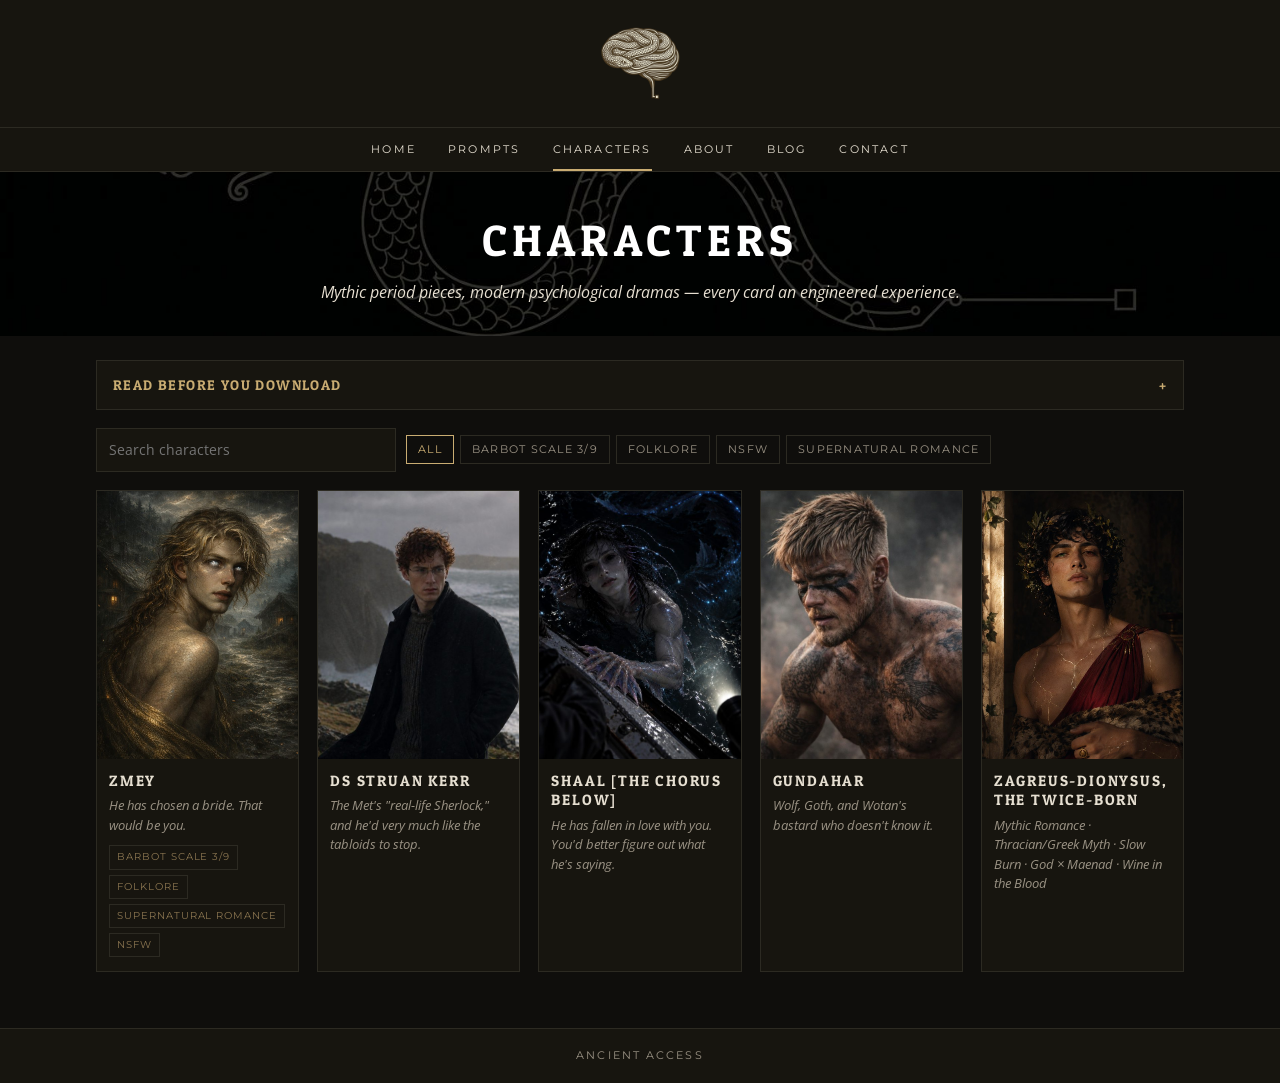
==== commit 9c92287b: "Show a character's paired persona in the pop-up Gundahar's pop-up now has a "You play" box with Bend" ====
--- a/characters.html
+++ b/characters.html
@@ -66,8 +66,23 @@
       const k = tagKey(t);
       if (k && !tags.has(k)) tags.set(k, tagLabel(t));
     }
+    // A persona the user plays: its card supplies the name and is the download.
+    let persona = null;
+    if (e.persona) {
+      let pc = null;
+      if (e.persona.card && !e.persona.name) {
+        try { pc = await readCard(e.persona.card); } catch (err) { console.warn("Could not read card", e.persona.card, err); }
+      }
+      persona = {
+        name: e.persona.name || pc?.name || "Persona",
+        art: e.persona.art || e.persona.card || "",
+        text: e.persona.text || "",
+        file: e.persona.file || e.persona.card || ""
+      };
+    }
     const sections = e.sections || [];
     return {
+      persona,
       name: e.name || card?.name || "Untitled",
       tagline: e.tagline || "",
       art: e.art || e.card || "",
--- a/assets/site.css
+++ b/assets/site.css
@@ -15,6 +15,7 @@
   --nav: "Montserrat", system-ui, sans-serif;
 }
 * { box-sizing: border-box; }
+[hidden] { display: none !important; }
 html, body { margin: 0; background: var(--bg); color: var(--text); font-family: var(--body); }
 body { min-height: 100vh; display: flex; flex-direction: column; line-height: 1.7; }
 main { flex: 1; }
@@ -26,14 +27,14 @@
 /* Header */
 .site-header { background: var(--panel); border-bottom: 1px solid var(--line); }
 .brand { display: block; text-align: center; padding: 16px 16px 10px; }
-.brand img { width: 84px; height: auto; display: inline-block; }
+.brand img { width: 96px; height: auto; display: inline-block; }
 .site-nav { display: flex; justify-content: center; flex-wrap: wrap; gap: 0 32px; padding: 0 16px; border-top: 1px solid var(--line); }
 .site-nav a { font-family: var(--nav); font-size: 11px; letter-spacing: .2em; text-transform: uppercase; color: var(--text); text-decoration: none; padding: 12px 0 10px; border-bottom: 2px solid transparent; }
 .site-nav a:hover { color: var(--gold-hi); }
 .site-nav a[aria-current="page"] { border-bottom-color: var(--gold); }
 
 /* Page hero */
-.hero { text-align: center; padding: 40px 16px 30px; background: var(--bg-deep); }
+.hero { text-align: center; padding: 40px 16px 30px; background: var(--bg-deep) url("img/serpent-bg.jpg") center 58% / cover no-repeat; }
 .hero h1 { font-size: clamp(28px, 4.4vw, 44px); margin: 0 0 10px; color: #fff; }
 .hero p { font-style: italic; margin: 0 auto; max-width: 720px; }
 .hero .btn { margin-top: 24px; }
@@ -93,6 +94,12 @@
 .content .tags { padding: 0 24px 12px; }
 .close { position: absolute; top: 14px; right: 14px; background: none; border: 0; color: var(--muted); font-size: 28px; cursor: pointer; line-height: 1; padding: 4px 8px; }
 .close:hover { color: var(--text); }
+.persona { display: flex; flex-wrap: wrap; align-items: center; gap: 12px; margin: 0 24px 14px; padding: 10px 12px; border: 1px solid var(--line); background: var(--panel-2); }
+.persona .pic { width: 56px; height: 56px; flex: none; background: center 20% / cover no-repeat; border: 1px solid var(--line); }
+.persona .who { flex: 1 1 200px; min-width: 0; font-size: 13px; line-height: 1.5; }
+.persona .label { font-family: var(--nav); font-size: 9.5px; letter-spacing: .14em; text-transform: uppercase; color: var(--gold-dim); }
+.persona .name { font-family: var(--head); letter-spacing: .08em; text-transform: uppercase; font-size: 14px; }
+.persona .btn { flex: none; padding: 8px 12px; font-size: 11px; }
 .tabs { display: flex; flex-wrap: wrap; gap: 0 22px; border-bottom: 1px solid var(--line); padding: 0 24px; }
 .tabs button { flex: none; background: none; border: 0; border-bottom: 2px solid transparent; color: var(--muted); padding: 10px 0; cursor: pointer; font-family: var(--nav); font-size: 11px; letter-spacing: .14em; text-transform: uppercase; }
 .tabs button:hover { color: var(--text); }
